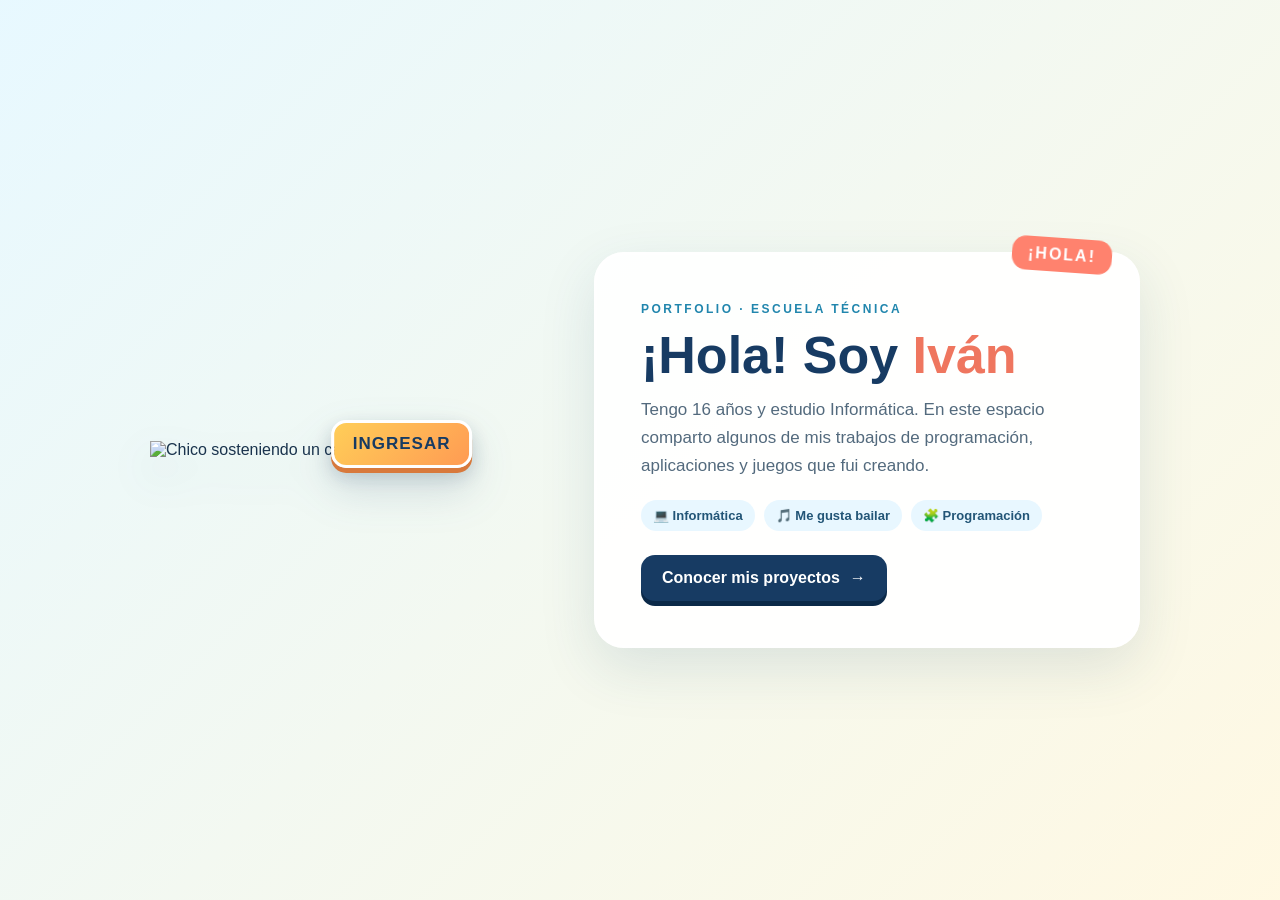
==== index.html @ e14edc39 "Add files via upload" ====
<!doctype html><html lang="es"><head><meta charset="utf-8"><meta name="viewport" content="width=device-width, initial-scale=1"><title>Portfolio de Iván Mazza</title><link rel="stylesheet" href="estilos.css"></head><body class="portada"><main class="portada-contenido"><div class="personaje-wrap"><img src="imagenes/nene.png" class="nene" alt="Chico sosteniendo un cartel"><a class="boton-ingresar" href="seleccion.html">INGRESAR</a></div><section class="presentacion"><span class="kicker">Portfolio · Escuela técnica</span><h1>¡Hola! Soy <span>Iván</span></h1><p>Tengo 16 años y estudio Informática. En este espacio comparto algunos de mis trabajos de programación, aplicaciones y juegos que fui creando.</p><div class="datos"><span class="chip">💻 Informática</span><span class="chip">🎵 Me gusta bailar</span><span class="chip">🧩 Programación</span></div><a class="cta" href="seleccion.html">Conocer mis proyectos <span>→</span></a></section></main></body></html>
---- estilos.css ----
:root{--navy:#173b63;--blue:#53b8df;--sky:#eaf8ff;--yellow:#ffd76a;--coral:#ff826e;--purple:#8066d9;--green:#4bbf9b;--ink:#19334d;--paper:#fffdf8}
*{box-sizing:border-box;margin:0;padding:0}
html{scroll-behavior:smooth}
body{font-family:'Trebuchet MS',Arial,sans-serif;color:var(--ink);min-height:100vh;background:linear-gradient(135deg,rgba(230,248,255,.94),rgba(255,248,224,.92)),url('imagenes/fondo.png') center/cover fixed}
a{color:inherit}
button{font:inherit;cursor:pointer}
.portada{min-height:100vh;display:flex;align-items:center;justify-content:center;padding:28px;overflow-x:hidden}
.portada-contenido{width:min(100%,1000px);display:grid;grid-template-columns:minmax(280px,390px) 1fr;align-items:center;gap:clamp(24px,5vw,68px)}
.personaje-wrap{position:relative;width:min(100%,370px);margin:auto;filter:drop-shadow(0 18px 20px #23476b25)}
.nene{display:block;width:100%;height:auto}
.boton-ingresar{position:absolute;top:19%;left:68%;transform:translate(-50%,-50%);white-space:nowrap;background:linear-gradient(135deg,#ffce58,#ff9b53);color:#173b63;text-decoration:none;padding:11px 19px;border:3px solid white;border-radius:15px;font-size:clamp(13px,1.8vw,17px);font-weight:900;letter-spacing:1px;box-shadow:0 5px 0 #d8793c,0 8px 18px #19334d30;transition:.2s}
.boton-ingresar:hover{transform:translate(-50%,-54%) scale(1.05)}
.presentacion{background:#ffffffeb;border:3px solid white;border-radius:30px;padding:clamp(25px,4vw,44px);box-shadow:0 20px 55px #214d7120;position:relative}
.presentacion:before{content:'¡HOLA!';position:absolute;right:25px;top:-17px;background:var(--coral);color:white;font-weight:900;letter-spacing:2px;padding:8px 16px;border-radius:14px;transform:rotate(4deg)}
.kicker{color:#2186ad;text-transform:uppercase;letter-spacing:2.5px;font-size:12px;font-weight:900}
.presentacion h1{font-size:clamp(32px,5vw,52px);line-height:1.02;margin:12px 0;color:var(--navy)}
.presentacion h1 span{color:#ef765f}
.presentacion p{font-size:17px;line-height:1.65;color:#536a7d;margin:14px 0 20px}
.datos{display:flex;flex-wrap:wrap;gap:9px;margin:18px 0 24px}
.chip{padding:8px 12px;background:#e8f7ff;border-radius:99px;font-size:13px;font-weight:800;color:#225577}
.cta{display:inline-flex;align-items:center;gap:10px;background:var(--navy);color:white;text-decoration:none;padding:14px 21px;border-radius:14px;font-weight:900;box-shadow:0 5px 0 #0b2948;transition:.2s}
.cta:hover{transform:translateY(-2px)}
.topbar{display:flex;justify-content:space-between;align-items:center;gap:15px;padding:18px clamp(18px,5vw,65px);background:#ffffffed;border-bottom:2px solid #d5eff9;position:sticky;top:0;z-index:10}
.brand{display:flex;align-items:center;gap:12px;font-weight:900;color:var(--navy);text-decoration:none}
.brand img{width:44px;height:44px;object-fit:cover;border-radius:12px}
.navlinks{display:flex;gap:18px;flex-wrap:wrap}.navlinks a{text-decoration:none;font-weight:800;font-size:14px;color:#3d5a71}.navlinks a:hover{color:#ec765e}
.wrap{width:min(1120px,92%);margin:0 auto;padding:42px 0 60px}
.section-head{text-align:center;margin:10px auto 30px;max-width:700px}
.section-head .kicker{display:block;margin-bottom:10px}
.section-head h1{font-size:clamp(32px,5vw,48px);color:var(--navy);margin-bottom:10px}
.section-head p{line-height:1.6;color:#536a7d}
.project-grid{display:grid;grid-template-columns:repeat(2,minmax(0,1fr));gap:22px}
.project-card{position:relative;display:flex;flex-direction:column;min-height:285px;padding:26px;border-radius:26px;text-decoration:none;background:white;border:2px solid #fff;box-shadow:0 12px 30px #214d7119;transition:transform .22s,box-shadow .22s;overflow:hidden}
.project-card:hover{transform:translateY(-6px);box-shadow:0 18px 36px #214d7128}
.project-card:after{content:'';position:absolute;width:130px;height:130px;border-radius:50%;right:-30px;top:-30px;background:var(--accent);opacity:.16}
.card-top{display:flex;align-items:center;justify-content:space-between;gap:10px}
.project-icon{width:62px;height:62px;border-radius:18px;background:var(--accent);display:grid;place-items:center;font-size:32px;box-shadow:inset 0 -5px #0000000b}
.tag{background:#eef5f9;border-radius:99px;padding:7px 10px;font-size:11px;font-weight:900;letter-spacing:.6px}
.project-card h2{font-size:27px;color:var(--navy);margin:19px 0 9px}
.project-card p{color:#5c7182;line-height:1.55;max-width:480px}
.card-link{margin-top:auto;padding-top:20px;font-weight:900;color:var(--navy)}
.project-card.camera{--accent:#7bd2f0}.project-card.animals{--accent:#83d7b0}.project-card.quiz{--accent:#ffd36b}.project-card.number{--accent:#ff9c8b}
.dev-strip{margin-top:28px;padding:22px 25px;background:#173b63;color:white;border-radius:22px;display:flex;align-items:center;gap:18px}
.dev-avatar{width:54px;height:54px;display:grid;place-items:center;background:#ffffff20;border-radius:16px;font-size:28px;flex-shrink:0}
.dev-strip p{color:#e2f1fa;line-height:1.5}.dev-strip strong{color:white}
.back{display:inline-block;margin-top:26px;text-decoration:none;font-weight:900;color:var(--navy);padding:11px 15px;background:white;border-radius:12px}
.detail-hero{display:grid;grid-template-columns:1.1fr .9fr;gap:24px;align-items:stretch}
.panel{background:#ffffffed;border:2px solid white;border-radius:25px;padding:clamp(22px,4vw,38px);box-shadow:0 12px 30px #214d7119}
.panel h1{font-size:clamp(32px,5vw,46px);color:var(--navy);margin:10px 0}
.panel p{line-height:1.7;color:#536a7d;margin:10px 0 18px}
.demo{background:#173b63;color:white;border-radius:25px;padding:25px;min-height:280px;display:flex;flex-direction:column;align-items:center;justify-content:center;text-align:center}
.demo h2{font-size:26px;margin:8px 0}.demo p{color:#e2f1fa;line-height:1.5;margin:8px 0 16px}
.action{border:0;background:var(--yellow);color:#173b63;font-weight:900;padding:12px 17px;border-radius:12px;margin:5px;box-shadow:0 4px 0 #c59b3f}
.action.alt{background:white}.action:hover{filter:brightness(1.04);transform:translateY(-1px)}
.note{font-size:13px!important;opacity:.88}
.animal-buttons{display:grid;grid-template-columns:repeat(2,1fr);gap:10px;width:100%;margin-top:10px}
.animal-buttons button{border:2px solid #ffffff50;background:#ffffff18;color:white;border-radius:15px;padding:15px 8px;font-weight:800}
.animal-buttons button span{display:block;font-size:29px;margin-bottom:5px}
#cameraPreview{max-width:100%;width:100%;border-radius:16px;background:#0d2338;margin-top:12px;display:none}
.quiz-question{font-size:20px!important;color:white!important;font-weight:800}
.answers{display:grid;gap:9px;width:100%}.answers button{border:0;background:white;color:var(--navy);border-radius:12px;padding:12px;font-weight:800}
.answers button:hover{background:var(--yellow)}
.number-input{width:120px;padding:12px;border:2px solid #cce9f6;border-radius:12px;font-size:20px;text-align:center;margin:8px}
footer{text-align:center;padding:25px;color:#587184;font-size:13px}
@media(max-width:760px){.portada-contenido{grid-template-columns:1fr;gap:18px;max-width:530px}.personaje-wrap{width:min(68vw,260px)}.presentacion{padding:26px}.presentacion p{font-size:15px}.project-grid,.detail-hero{grid-template-columns:1fr}.project-card{min-height:250px}.topbar{align-items:flex-start}.navlinks{justify-content:flex-end;gap:10px}.navlinks a{font-size:12px}.dev-strip{align-items:flex-start}}
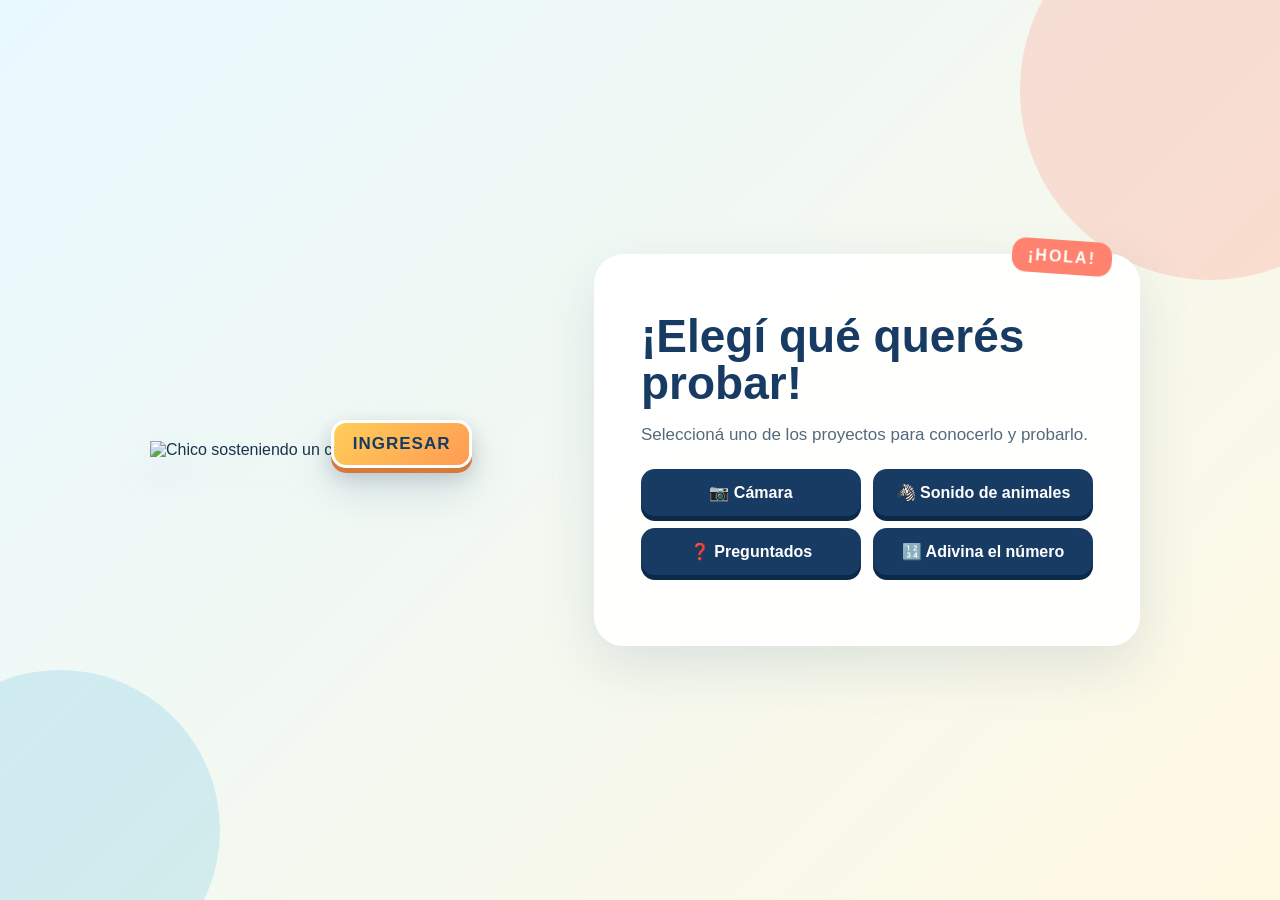
==== commit b8e2cfd3: "Add files via upload" ====
--- a/index.html
+++ b/index.html
@@ -1 +1,10 @@
-<!doctype html><html lang="es"><head><meta charset="utf-8"><meta name="viewport" content="width=device-width, initial-scale=1"><title>Portfolio de Iván Mazza</title><link rel="stylesheet" href="estilos.css"></head><body class="portada"><main class="portada-contenido"><div class="personaje-wrap"><img src="imagenes/nene.png" class="nene" alt="Chico sosteniendo un cartel"><a class="boton-ingresar" href="seleccion.html">INGRESAR</a></div><section class="presentacion"><span class="kicker">Portfolio · Escuela técnica</span><h1>¡Hola! Soy <span>Iván</span></h1><p>Tengo 16 años y estudio Informática. En este espacio comparto algunos de mis trabajos de programación, aplicaciones y juegos que fui creando.</p><div class="datos"><span class="chip">💻 Informática</span><span class="chip">🎵 Me gusta bailar</span><span class="chip">🧩 Programación</span></div><a class="cta" href="seleccion.html">Conocer mis proyectos <span>→</span></a></section></main></body></html>+<!doctype html><html lang="es"><head><meta charset="utf-8"><meta name="viewport" content="width=device-width, initial-scale=1"><title>Portfolio de Iván Mazza</title><link rel="stylesheet" href="estilos.css"></head><body class="portada"><main class="portada-contenido"><div class="personaje-wrap"><img src="imagenes/nene.png" class="nene" alt="Chico sosteniendo un cartel"><a class="boton-ingresar" href="seleccion.html">INGRESAR</a></div><section class="presentacion" aria-label="Elegí qué querés probar">
+<h1 style="font-size:clamp(30px,4.5vw,46px)">¡Elegí qué querés probar!</h1>
+<p>Seleccioná uno de los proyectos para conocerlo y probarlo.</p>
+<div class="datos" style="display:grid;grid-template-columns:repeat(2,minmax(0,1fr));gap:12px">
+<a class="cta" href="camara.html" style="justify-content:center">📷 Cámara</a>
+<a class="cta" href="animales.html" style="justify-content:center">🦓 Sonido de animales</a>
+<a class="cta" href="preguntados.html" style="justify-content:center">❓ Preguntados</a>
+<a class="cta" href="adivina.html" style="justify-content:center">🔢 Adivina el número</a>
+</div>
+</section></main></body></html>
--- a/estilos.css
+++ b/estilos.css
@@ -9,7 +9,7 @@
 .portada-contenido{width:min(100%,1000px);display:grid;grid-template-columns:minmax(280px,390px) 1fr;align-items:center;gap:clamp(24px,5vw,68px)}
 .personaje-wrap{position:relative;width:min(100%,370px);margin:auto;filter:drop-shadow(0 18px 20px #23476b25)}
 .nene{display:block;width:100%;height:auto}
-.boton-ingresar{position:absolute;top:19%;left:68%;transform:translate(-50%,-50%);white-space:nowrap;background:linear-gradient(135deg,#ffce58,#ff9b53);color:#173b63;text-decoration:none;padding:11px 19px;border:3px solid white;border-radius:15px;font-size:clamp(13px,1.8vw,17px);font-weight:900;letter-spacing:1px;box-shadow:0 5px 0 #d8793c,0 8px 18px #19334d30;transition:.2s}
+.boton-ingresar{position:absolute;top:18%;left:68%;transform:translate(-50%,-50%);white-space:nowrap;background:linear-gradient(135deg,#ffce58,#ff9b53);color:#173b63;text-decoration:none;padding:11px 19px;border:3px solid white;border-radius:15px;font-size:clamp(13px,1.8vw,17px);font-weight:900;letter-spacing:1px;box-shadow:0 5px 0 #d8793c,0 8px 18px #19334d30;transition:.2s}
 .boton-ingresar:hover{transform:translate(-50%,-54%) scale(1.05)}
 .presentacion{background:#ffffffeb;border:3px solid white;border-radius:30px;padding:clamp(25px,4vw,44px);box-shadow:0 20px 55px #214d7120;position:relative}
 .presentacion:before{content:'¡HOLA!';position:absolute;right:25px;top:-17px;background:var(--coral);color:white;font-weight:900;letter-spacing:2px;padding:8px 16px;border-radius:14px;transform:rotate(4deg)}
@@ -64,3 +64,91 @@
 .number-input{width:120px;padding:12px;border:2px solid #cce9f6;border-radius:12px;font-size:20px;text-align:center;margin:8px}
 footer{text-align:center;padding:25px;color:#587184;font-size:13px}
 @media(max-width:760px){.portada-contenido{grid-template-columns:1fr;gap:18px;max-width:530px}.personaje-wrap{width:min(68vw,260px)}.presentacion{padding:26px}.presentacion p{font-size:15px}.project-grid,.detail-hero{grid-template-columns:1fr}.project-card{min-height:250px}.topbar{align-items:flex-start}.navlinks{justify-content:flex-end;gap:10px}.navlinks a{font-size:12px}.dev-strip{align-items:flex-start}}
+.app-demo{max-width:620px;margin:0 auto 26px;background:#173b63;border-radius:25px;padding:22px;box-shadow:0 12px 30px #214d7119}
+.app-titulo{text-align:center;color:#8fd0ff;font-weight:900;font-size:19px;margin-bottom:16px}
+.animal-grid{display:grid;grid-template-columns:repeat(2,1fr);gap:12px}
+.animal-card{position:relative;border:4px solid #ffffff30;border-radius:18px;padding:0;overflow:hidden;aspect-ratio:1/1;background:#0d2338;transition:transform .15s,border-color .15s}
+.animal-card img{width:100%;height:100%;object-fit:cover;display:block}
+.animal-card span{position:absolute;left:0;right:0;bottom:0;padding:18px 8px 9px;color:white;font-weight:900;font-size:17px;background:linear-gradient(transparent,#000a)}
+.animal-card:hover{transform:scale(1.02)}
+.animal-card.sonando{border-color:var(--yellow);transform:scale(1.03);box-shadow:0 0 0 4px #ffd76a55}
+.info-card2{max-width:620px;margin:0 auto;background:#ffffffed;border-radius:22px;padding:22px 26px;box-shadow:0 12px 30px #214d7119}
+.info-card2 h2{color:var(--navy);margin-bottom:8px}.info-card2 p{line-height:1.65;color:#536a7d}
+/* ===== Rediseño: presentación del desarrollador ===== */
+body.home{background:linear-gradient(180deg,#e6f7ff 0%,#fff4de 45%,#f1ecff 100%)}
+.topbar{border-radius:0 0 22px 22px;box-shadow:0 8px 24px #214d7116}
+.about{position:relative;overflow:hidden;padding:56px clamp(18px,5vw,65px) 40px}
+.blob{position:absolute;border-radius:50%;z-index:0}
+.b1{width:420px;height:420px;right:-120px;top:-110px;background:#ff826e;opacity:.28}
+.b2{width:300px;height:300px;left:-90px;bottom:-60px;background:#53b8df;opacity:.22}
+.spark{position:absolute;color:#ffb83d;font-style:normal;z-index:1}
+.s1{left:44%;top:60px;font-size:30px}.s2{right:8%;bottom:50px;font-size:22px;color:#8066d9}.s3{left:6%;top:90px;font-size:18px;color:#ff826e}
+.about-inner{position:relative;z-index:2;max-width:1060px;margin:0 auto;display:grid;grid-template-columns:minmax(240px,360px) 1fr;gap:clamp(24px,5vw,70px);align-items:center}
+.about-avatar{position:relative;display:grid;place-items:center}
+.avatar-blob{position:absolute;inset:6% -8% 0 -8%;border-radius:46% 54% 50% 50%/55% 45% 55% 45%;background:linear-gradient(160deg,#ffd76a,#ff9b8a);opacity:.55}
+.about-pj{position:relative;width:min(100%,340px);margin:0;filter:drop-shadow(0 16px 18px #23476b30)}
+.cartel-texto{position:absolute;top:18%;left:68%;transform:translate(-50%,-50%) rotate(4deg);text-align:center;font-weight:900;font-size:clamp(15px,2.4vw,22px);line-height:1.1;color:var(--navy);letter-spacing:1px}
+.about-text h2{font-size:clamp(21px,2.6vw,27px);color:var(--navy);letter-spacing:.5px;text-transform:uppercase;margin:0 0 6px}
+.about-text h2:not(:first-child){margin-top:22px}
+.about-text p{font-size:17px;line-height:1.65;color:#3f5a70}
+.about-text strong{color:#ef765f}
+.skills-band{padding:20px clamp(18px,5vw,65px) 30px;background:linear-gradient(180deg,transparent,#ffffff66)}
+.wrap-s{max-width:1000px;margin:0 auto;display:grid;grid-template-columns:minmax(220px,1fr) 2fr;gap:28px;align-items:center}
+.big{font-size:clamp(30px,4.4vw,46px);line-height:1.05;color:var(--navy);text-align:center}
+.skills-card{background:white;border:3px solid #ffd76a;border-radius:24px;padding:22px 20px;box-shadow:0 14px 34px #214d7122}
+.skills-card h3{text-align:center;font-size:23px;color:var(--navy);margin-bottom:14px}
+.skills{display:grid;grid-template-columns:repeat(4,1fr);gap:10px;text-align:center;font-weight:800;font-size:14px;color:var(--navy)}
+.skills span{display:grid;place-items:center;width:62px;height:62px;margin:0 auto 8px;border-radius:18px;font-size:32px;background:#eaf8ff}
+.skills div:nth-child(2) span{background:#fff1c9}.skills div:nth-child(3) span{background:#e9e2ff}.skills div:nth-child(4) span{background:#ffe0d9}
+.skills small{font-weight:600;color:#6a8396;font-size:12px}
+.home .wrap{padding-top:30px}
+@media(max-width:760px){.about-inner,.wrap-s{grid-template-columns:1fr}.about-pj{width:min(60vw,250px)}.skills{grid-template-columns:repeat(2,1fr);gap:16px}.s1{left:70%}}
+/* portada: decoración */
+.portada:before,.portada:after{content:'';position:fixed;border-radius:50%;z-index:0}
+.portada:before{width:380px;height:380px;right:-120px;top:-100px;background:#ff826e;opacity:.22}
+.portada:after{width:320px;height:320px;left:-100px;bottom:-90px;background:#53b8df;opacity:.2}
+.portada-contenido{position:relative;z-index:1}
+
+/* Ajustes puntuales solicitados: cuatro animales dentro de un solo recuadro */
+.app-demo{max-width:620px;margin:0 auto 26px;background:#173b63;border:4px solid #d9ecff;border-radius:25px;padding:22px}
+.animal-grid{display:grid;grid-template-columns:repeat(2,minmax(0,1fr));grid-template-rows:repeat(2,auto);gap:14px}
+.animal-card{width:100%;aspect-ratio:1/1;min-width:0}
+.qr-panel{max-width:620px;margin:0 auto 24px;padding:22px;background:#ffffffed;border-radius:22px;text-align:center;box-shadow:0 12px 30px #214d7119}
+.qr-panel h2{color:var(--navy);margin:0 0 8px}.qr-panel p{color:#536a7d;line-height:1.5}
+.qr-img{width:min(220px,70%);height:auto;display:block;margin:12px auto;border-radius:8px}
+.game-cover{width:100%;max-height:260px;object-fit:contain;display:block;margin:0 auto 18px;border-radius:16px;background:#fff}
+.game-instructions{background:#fff;border-radius:18px;padding:18px 22px;margin:0 0 22px;color:#536a7d;line-height:1.65}
+.game-instructions h2{color:var(--navy);margin-bottom:8px}
+@media(max-width:520px){.app-demo{padding:14px}.animal-grid{gap:9px}.animal-card span{font-size:14px;padding:14px 6px 8px}}
+
+/* Mejoras solicitadas: animaciones sutiles y adaptación a pantallas */
+@keyframes aparecerSuave{from{opacity:0;transform:translateY(12px)}to{opacity:1;transform:translateY(0)}}
+@keyframes flotarSuave{0%,100%{transform:translateY(0)}50%{transform:translateY(-5px)}}
+.presentacion,.project-card,.panel,.demo,.qr-panel,.game-instructions,.app-demo{animation:aparecerSuave .65s ease both}
+.project-card:hover,.cta:hover,.action:hover{transition:transform .22s ease,box-shadow .22s ease}
+.nene{animation:aparecerSuave .8s ease both}
+.navlinks{align-items:center}
+footer{padding:24px 18px;text-align:center;color:#536a7d;line-height:1.8}
+.site-map{max-width:1120px;margin:0 auto;padding:16px 22px 22px;border-top:1px solid #d5e8f2;text-align:center}
+.site-map strong{display:block;color:var(--navy);margin-bottom:8px}
+.site-map a{display:inline-block;margin:4px 9px;color:#315b78;text-decoration:none;font-weight:800;font-size:14px}
+.site-map a:hover{text-decoration:underline}
+@media(max-width:760px){
+ .portada{padding:18px}
+ .portada-contenido{grid-template-columns:1fr;gap:22px;width:min(100%,520px)}
+ .personaje-wrap{width:min(78vw,290px)}
+ .presentacion{padding:24px 20px}
+ .project-grid,.detail-hero{grid-template-columns:1fr}
+ .topbar{align-items:flex-start;flex-direction:column;padding:14px 18px}
+ .navlinks{width:100%;gap:8px 15px}
+ .navlinks a{font-size:13px}
+ .wrap{padding-top:26px}
+}
+@media(max-width:420px){
+ .presentacion h1{font-size:30px}
+ .project-card{min-height:240px;padding:21px}
+ .animal-grid{grid-template-columns:repeat(2,minmax(0,1fr))}
+}
+@media(prefers-reduced-motion:reduce){
+ *,*::before,*::after{scroll-behavior:auto!important;animation-duration:.01ms!important;animation-iteration-count:1!important;transition-duration:.01ms!important}
+}
